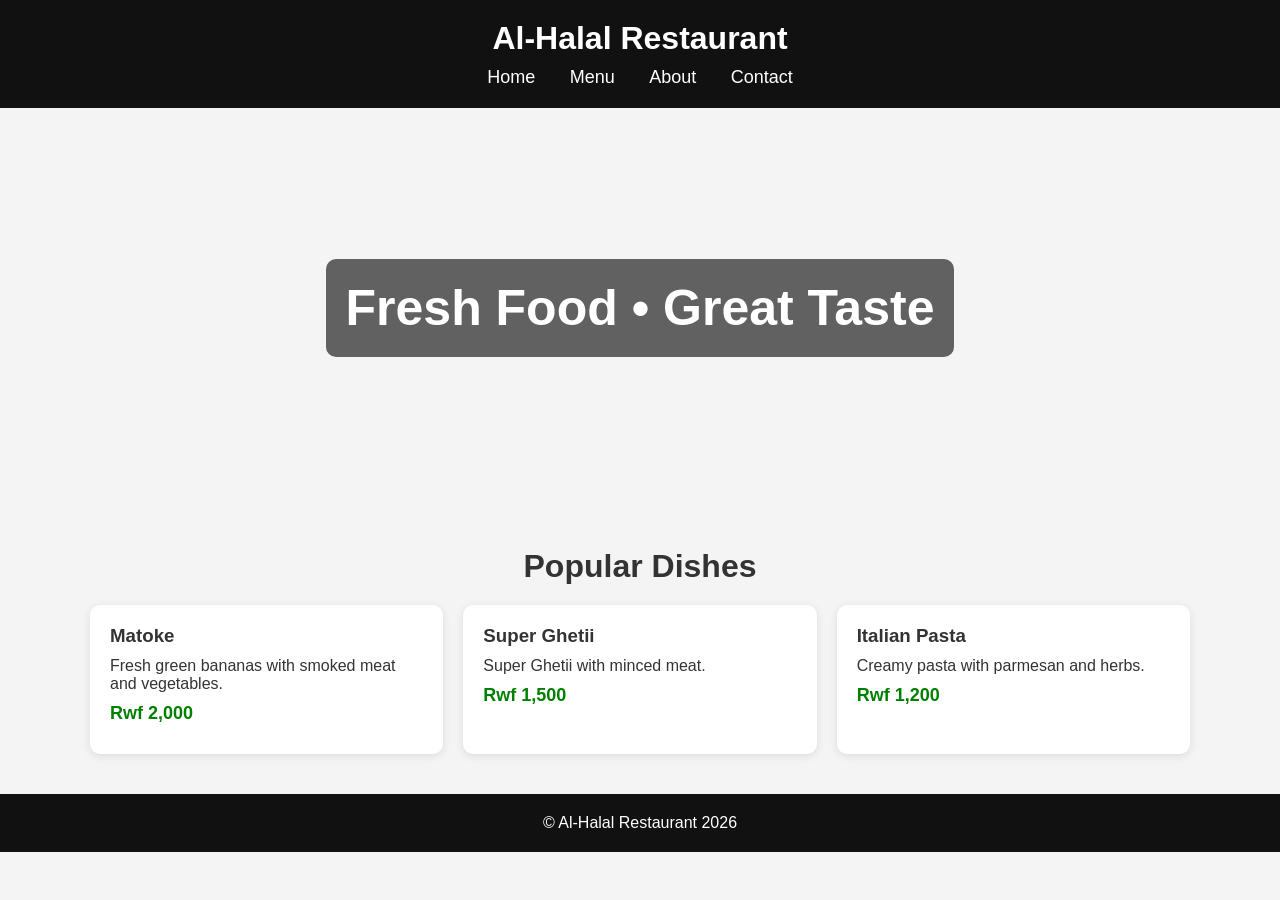
==== pages_html/index.html @ 3862571b "initial commit" ====
<!DOCTYPE html>
<html lang="en">
    
<head>
  <meta charset="UTF-8" />
  <meta name="viewport" content="width=device-width, initial-scale=1.0" />
  <title>Al-Halal Restaurant</title>
  <link rel="stylesheet" href="style.css" /> 

 
</head>

<body>

  <header>
    <h1>Al-Halal Restaurant</h1>

    <nav>
      <a href="#">Home</a>
      <a href="#">Menu</a>
      <a href="#">About</a>
      <a href="#">Contact</a>
    </nav>
  </header>

  <section class="hero">
    <h1>Fresh Food • Great Taste</h1>
  </section>

  <div class="container">

    <h2 class="section-title">Popular Dishes</h2>

    <div class="menu">

      <div class="card">
        <h3>Matoke </h3>
        <p>Fresh green bananas with smoked meat and vegetables.</p>
        <p class="price">Rwf 2,000</p>
      </div>

      <div class="card">
        <h3>Super Ghetii</h3>
        <p> Super Ghetii with minced meat.</p>
        <p class="price">Rwf 1,500</p>
      </div>

      <div class="card">
        <h3>Italian Pasta</h3>
        <p>Creamy pasta with parmesan and herbs.</p>
        <p class="price">Rwf 1,200</p>
      </div>

    </div>

  </div>

  <footer>
    <p>© Al-Halal Restaurant 2026 </p>
  </footer>

</body>
</html>
---- pages_html/style.css ----
/* Reset default spacing */
* {
  margin: 0;
  padding: 0;
  box-sizing: border-box;
}

/* Body styling */
body {
  font-family: Arial, sans-serif;
  background-color: #f4f4f4;
  color: #333;
}

/* Header */
header {
  background-color: #111;
  color: white;
  padding: 20px;
  text-align: center;
}

/* Navigation links */
nav {
  margin-top: 10px;
}

nav a {
  color: white;
  text-decoration: none;
  margin: 0 15px;
  font-size: 18px;
}

nav a:hover {
  color: orange;
}

/* Hero section */
.hero {
  height: 400px;
  background-image: url("https://images.unsplash.com/photo-1517248135467-4c7edcad34c4");
  background-size: cover;
  background-position: center;

  display: flex;
  justify-content: center;
  align-items: center;
  text-align: center;
}

.hero h1 {
  font-size: 50px;
  color: white;
  background: rgba(0, 0, 0, 0.6);
  padding: 20px;
  border-radius: 10px;
}

/* Main container */
.container {
  width: 90%;
  max-width: 1100px;
  margin: 40px auto;
}

/* Section titles */
.section-title {
  text-align: center;
  margin-bottom: 20px;
  font-size: 32px;
}

/* Menu grid */
.menu {
  display: grid;
  grid-template-columns: repeat(auto-fit, minmax(250px, 1fr));
  gap: 20px;
}

/* Food cards */
.card {
  background: white;
  padding: 20px;
  border-radius: 10px;

  box-shadow: 0px 2px 8px rgba(0, 0, 0, 0.1);

  transition: transform 0.3s ease;
}

.card:hover {
  transform: translateY(-5px);
}

.card h3 {
  margin-bottom: 10px;
}

.card p {
  margin-bottom: 10px;
}

/* Price */
.price {
  color: green;
  font-weight: bold;
  font-size: 18px;
}

/* Footer */
footer {
  background-color: #111;
  color: white;
  text-align: center;
  padding: 20px;
  margin-top: 40px;
}
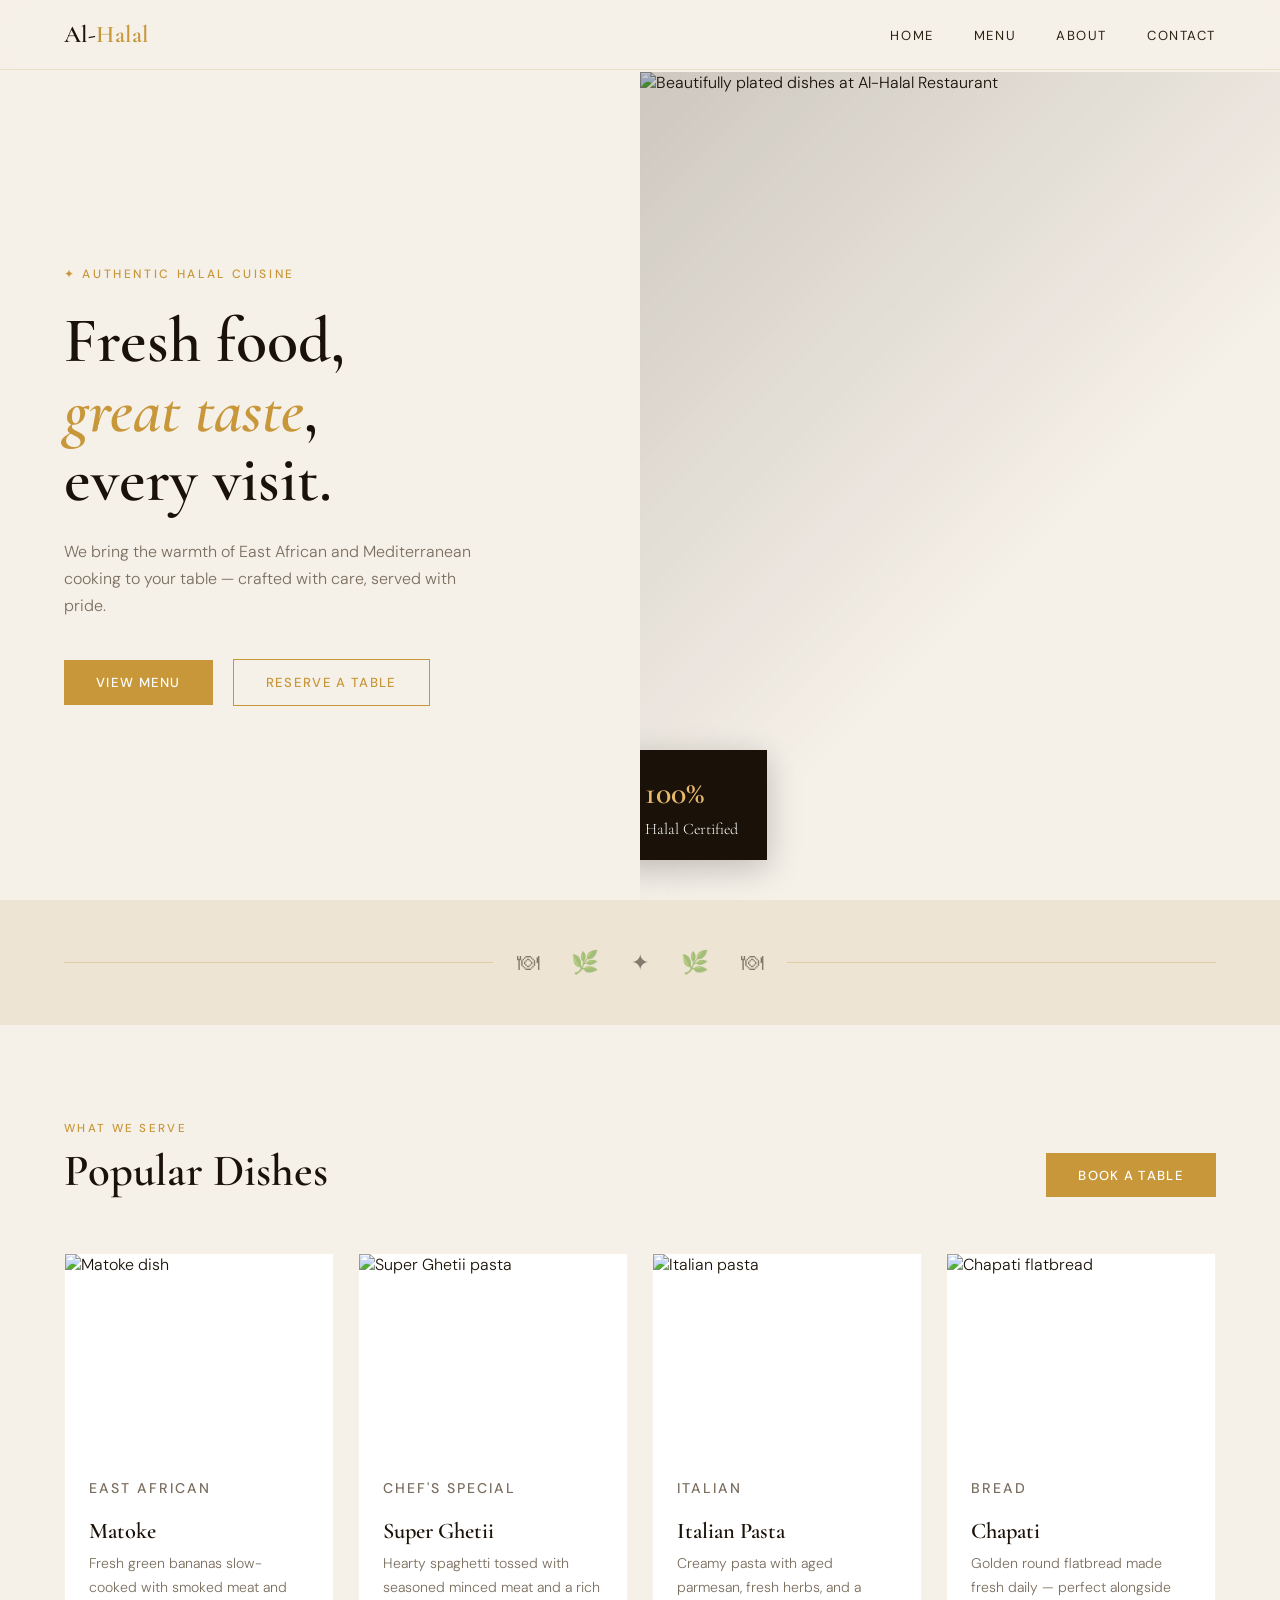
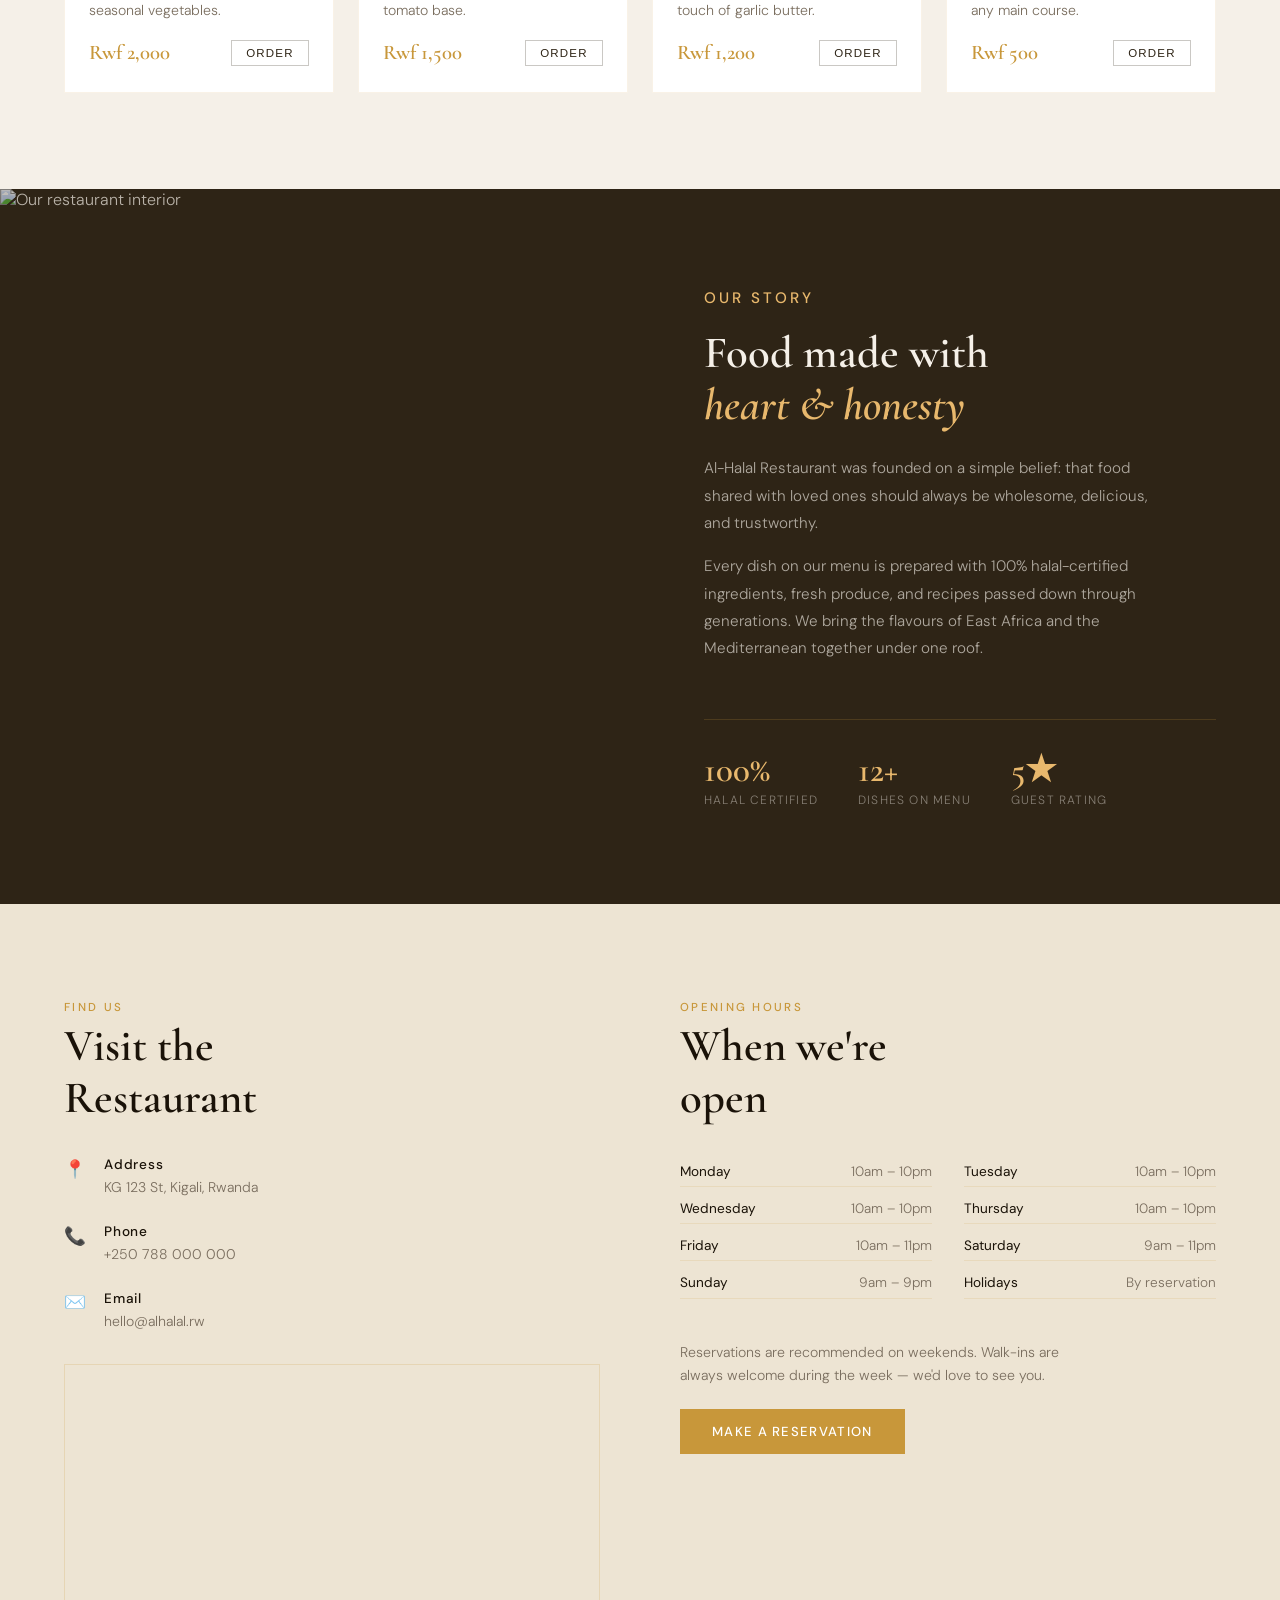
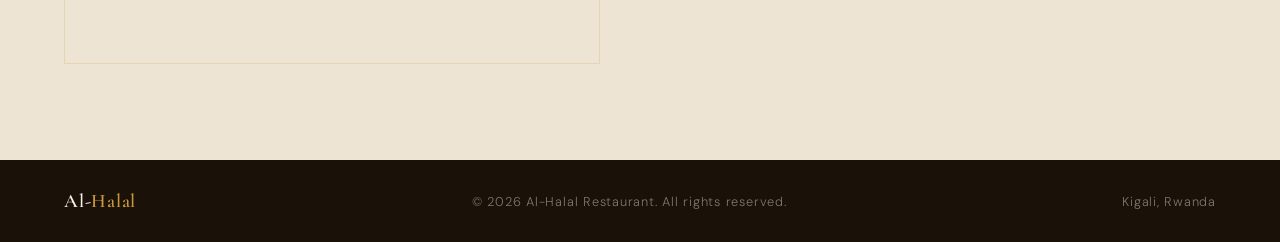
==== commit 708de335: "latetest version  using claude" ====
--- a/pages_html/index.html
+++ b/pages_html/index.html
@@ -1,62 +1,255 @@
 <!DOCTYPE html>
 <html lang="en">
-    
 <head>
   <meta charset="UTF-8" />
   <meta name="viewport" content="width=device-width, initial-scale=1.0" />
+  <meta name="description" content="Al-Halal Restaurant — Fresh food, great taste. Serving authentic halal dishes in the heart of the city." />
   <title>Al-Halal Restaurant</title>
-  <link rel="stylesheet" href="style.css" /> 
-
- 
+  <link rel="preconnect" href="https://fonts.googleapis.com">
+  <link href="https://fonts.googleapis.com/css2?family=Cormorant+Garamond:ital,wght@0,400;0,600;1,400&family=DM+Sans:wght@300;400;500&display=swap" rel="stylesheet">
+  <link rel="stylesheet" href="style.css" />
 </head>
 
 <body>
 
-  <header>
-    <h1>Al-Halal Restaurant</h1>
-
-    <nav>
-      <a href="#">Home</a>
-      <a href="#">Menu</a>
-      <a href="#">About</a>
-      <a href="#">Contact</a>
-    </nav>
-  </header>
-
-  <section class="hero">
-    <h1>Fresh Food • Great Taste</h1>
-  </section>
-
-  <div class="container">
-
-    <h2 class="section-title">Popular Dishes</h2>
-
-    <div class="menu">
-
-      <div class="card">
-        <h3>Matoke </h3>
-        <p>Fresh green bananas with smoked meat and vegetables.</p>
-        <p class="price">Rwf 2,000</p>
-      </div>
-
-      <div class="card">
-        <h3>Super Ghetii</h3>
-        <p> Super Ghetii with minced meat.</p>
-        <p class="price">Rwf 1,500</p>
-      </div>
-
-      <div class="card">
-        <h3>Italian Pasta</h3>
-        <p>Creamy pasta with parmesan and herbs.</p>
-        <p class="price">Rwf 1,200</p>
-      </div>
-
-    </div>
-
+  <!-- NAV -->
+  <nav>
+    <a href="#home" class="nav-logo">Al‑<span>Halal</span></a>
+    <ul class="nav-links">
+      <li><a href="#home">Home</a></li>
+      <li><a href="#menu">Menu</a></li>
+      <li><a href="#about">About</a></li>
+      <li><a href="#contact">Contact</a></li>
+    </ul>
+  </nav>
+
+  <!-- HERO -->
+  <section id="home">
+    <div class="hero-text">
+      <p class="hero-eyebrow">✦ Authentic Halal Cuisine</p>
+      <h1 class="hero-title">
+        Fresh food,<br><em>great taste</em>,<br>every visit.
+      </h1>
+      <p class="hero-sub">
+        We bring the warmth of East African and Mediterranean cooking to your table — crafted with care, served with pride.
+      </p>
+      <div class="hero-ctas">
+        <a href="#menu" class="btn">View Menu</a>
+        <a href="#contact" class="btn btn-outline">Reserve a Table</a>
+      </div>
+    </div>
+
+    <div class="hero-image">
+      <img
+        src="https://images.unsplash.com/photo-1504674900247-0877df9cc836?w=900&q=80"
+        alt="Beautifully plated dishes at Al-Halal Restaurant"
+      />
+      <div class="hero-image-overlay"></div>
+      <div class="hero-badge">
+        <strong>100%</strong>
+        Halal Certified
+      </div>
+    </div>
+  </section>
+
+  <!-- DIVIDER -->
+  <div class="divider">
+    <div class="divider-line"></div>
+    <div class="divider-icons">
+      <span class="divider-icon">🍽</span>
+      <span class="divider-icon">🌿</span>
+      <span class="divider-icon">✦</span>
+      <span class="divider-icon">🌿</span>
+      <span class="divider-icon">🍽</span>
+    </div>
+    <div class="divider-line"></div>
   </div>
 
+  <!-- MENU -->
+  <section id="menu">
+    <div class="section-header">
+      <div>
+        <p class="section-label">What we serve</p>
+        <h2 class="section-title">Popular Dishes</h2>
+      </div>
+      <a href="#contact" class="btn">Book a Table</a>
+    </div>
+
+    <div class="menu-grid">
+
+      <div class="card">
+        <div class="card-img-wrap">
+          <img class="card-img"
+            src="https://images.unsplash.com/photo-1567620905732-2d1ec7ab7445?w=500&q=80"
+            alt="Matoke dish" />
+        </div>
+        <div class="card-body">
+          <p class="card-tag">East African</p>
+          <h3>Matoke</h3>
+          <p>Fresh green bananas slow-cooked with smoked meat and seasonal vegetables.</p>
+          <div class="card-footer">
+            <span class="price">Rwf 2,000</span>
+            <button class="card-btn">Order</button>
+          </div>
+        </div>
+      </div>
+
+      <div class="card">
+        <div class="card-img-wrap">
+          <img class="card-img"
+            src="https://images.unsplash.com/photo-1555949258-eb67b1ef0ceb?w=500&q=80"
+            alt="Super Ghetii pasta" />
+        </div>
+        <div class="card-body">
+          <p class="card-tag">Chef's Special</p>
+          <h3>Super Ghetii</h3>
+          <p>Hearty spaghetti tossed with seasoned minced meat and a rich tomato base.</p>
+          <div class="card-footer">
+            <span class="price">Rwf 1,500</span>
+            <button class="card-btn">Order</button>
+          </div>
+        </div>
+      </div>
+
+      <div class="card">
+        <div class="card-img-wrap">
+          <img class="card-img"
+            src="https://images.unsplash.com/photo-1621996346565-e3dbc646d9a9?w=500&q=80"
+            alt="Italian pasta" />
+        </div>
+        <div class="card-body">
+          <p class="card-tag">Italian</p>
+          <h3>Italian Pasta</h3>
+          <p>Creamy pasta with aged parmesan, fresh herbs, and a touch of garlic butter.</p>
+          <div class="card-footer">
+            <span class="price">Rwf 1,200</span>
+            <button class="card-btn">Order</button>
+          </div>
+        </div>
+      </div>
+
+      <div class="card">
+        <div class="card-img-wrap">
+          <img class="card-img"
+            src="https://images.unsplash.com/photo-1565557623262-b51c2513a641?w=500&q=80"
+            alt="Chapati flatbread" />
+        </div>
+        <div class="card-body">
+          <p class="card-tag">Bread</p>
+          <h3>Chapati</h3>
+          <p>Golden round flatbread made fresh daily — perfect alongside any main course.</p>
+          <div class="card-footer">
+            <span class="price">Rwf 500</span>
+            <button class="card-btn">Order</button>
+          </div>
+        </div>
+      </div>
+
+    </div>
+  </section>
+
+  <!-- ABOUT -->
+  <section id="about">
+    <div class="about-image">
+      <img
+        src="https://images.unsplash.com/photo-1414235077428-338989a2e8c0?w=800&q=80"
+        alt="Our restaurant interior"
+      />
+    </div>
+    <div class="about-text">
+      <p class="section-label">Our story</p>
+      <h2 class="section-title">Food made with<br><em style="font-style:italic;color:var(--gold-light)">heart & honesty</em></h2>
+      <p>
+        Al-Halal Restaurant was founded on a simple belief: that food shared with loved ones should always be wholesome, delicious, and trustworthy.
+      </p>
+      <p>
+        Every dish on our menu is prepared with 100% halal-certified ingredients, fresh produce, and recipes passed down through generations. We bring the flavours of East Africa and the Mediterranean together under one roof.
+      </p>
+      <div class="about-stats">
+        <div>
+          <div class="stat-num">100%</div>
+          <div class="stat-label">Halal Certified</div>
+        </div>
+        <div>
+          <div class="stat-num">12+</div>
+          <div class="stat-label">Dishes on Menu</div>
+        </div>
+        <div>
+          <div class="stat-num">5★</div>
+          <div class="stat-label">Guest Rating</div>
+        </div>
+      </div>
+    </div>
+  </section>
+
+  <!-- CONTACT -->
+  <section id="contact">
+    <div>
+      <p class="section-label">Find us</p>
+      <h2 class="section-title">Visit the<br>Restaurant</h2>
+
+      <div class="contact-details">
+        <div class="contact-row">
+          <div class="contact-icon">📍</div>
+          <div class="contact-info">
+            <strong>Address</strong>
+            <span>KG 123 St, Kigali, Rwanda</span>
+          </div>
+        </div>
+        <div class="contact-row">
+          <div class="contact-icon">📞</div>
+          <div class="contact-info">
+            <strong>Phone</strong>
+            <span>+250 788 000 000</span>
+          </div>
+        </div>
+        <div class="contact-row">
+          <div class="contact-icon">✉️</div>
+          <div class="contact-info">
+            <strong>Email</strong>
+            <span>hello@alhalal.rw</span>
+          </div>
+        </div>
+      </div>
+
+      <div class="map-embed">
+        <iframe
+          src="https://www.openstreetmap.org/export/embed.html?bbox=30.05,−1.97,30.10,−1.93&layer=mapnik"
+          title="Restaurant location map"
+          loading="lazy"
+        ></iframe>
+      </div>
+    </div>
+
+    <div>
+      <p class="section-label">Opening hours</p>
+      <h2 class="section-title">When we're<br>open</h2>
+
+      <div class="hours-grid">
+        <div class="hour-row"><span>Monday</span><span>10am – 10pm</span></div>
+        <div class="hour-row"><span>Tuesday</span><span>10am – 10pm</span></div>
+        <div class="hour-row"><span>Wednesday</span><span>10am – 10pm</span></div>
+        <div class="hour-row"><span>Thursday</span><span>10am – 10pm</span></div>
+        <div class="hour-row"><span>Friday</span><span>10am – 11pm</span></div>
+        <div class="hour-row"><span>Saturday</span><span>9am – 11pm</span></div>
+        <div class="hour-row"><span>Sunday</span><span>9am – 9pm</span></div>
+        <div class="hour-row"><span>Holidays</span><span>By reservation</span></div>
+      </div>
+
+      <br><br>
+      <p style="font-size:0.88rem;color:var(--muted);line-height:1.7;max-width:42ch;">
+        Reservations are recommended on weekends. Walk-ins are always welcome during the week — we'd love to see you.
+      </p>
+      <br>
+      <a href="mailto:hello@alhalal.rw" class="btn">Make a Reservation</a>
+    </div>
+  </section>
+
+  <!-- FOOTER -->
   <footer>
-    <p>© Al-Halal Restaurant 2026 </p>
+    <span class="footer-logo">Al‑<span>Halal</span></span>
+    <span>© 2026 Al-Halal Restaurant. All rights reserved.</span>
+    <span>Kigali, Rwanda</span>
   </footer>
 
 </body>
--- a/pages_html/style.css
+++ b/pages_html/style.css
@@ -1,118 +1,538 @@
-/* Reset default spacing */
-* {
-  margin: 0;
-  padding: 0;
-  box-sizing: border-box;
-}
-
-/* Body styling */
+*, *::before, *::after { box-sizing: border-box; margin: 0; padding: 0; }
+
+:root {
+  --cream:   #F5F0E8;
+  --warm:    #EDE4D3;
+  --gold:    #C8973A;
+  --gold-light: #E8B86D;
+  --dark:    #1A1208;
+  --charcoal:#2E2416;
+  --muted:   #7A6E5F;
+  --serif:   'Cormorant Garamond', Georgia, serif;
+  --sans:    'DM Sans', sans-serif;
+}
+
+html { scroll-behavior: smooth; }
+
 body {
-  font-family: Arial, sans-serif;
-  background-color: #f4f4f4;
-  color: #333;
-}
-
-/* Header */
-header {
-  background-color: #111;
-  color: white;
-  padding: 20px;
-  text-align: center;
-}
-
-/* Navigation links */
+  background: var(--cream);
+  color: var(--dark);
+  font-family: var(--sans);
+  font-weight: 300;
+  overflow-x: hidden;
+}
+
+/* ── NAV ── */
 nav {
-  margin-top: 10px;
-}
-
-nav a {
-  color: white;
+  position: fixed;
+  top: 0; left: 0; right: 0;
+  z-index: 100;
+  display: flex;
+  align-items: center;
+  justify-content: space-between;
+  padding: 1.25rem 4rem;
+  background: rgba(245,240,232,0.88);
+  backdrop-filter: blur(12px);
+  border-bottom: 1px solid rgba(200,151,58,0.18);
+  transition: padding 0.3s;
+}
+
+.nav-logo {
+  font-family: var(--serif);
+  font-size: 1.5rem;
+  font-weight: 600;
+  letter-spacing: 0.02em;
+  color: var(--dark);
   text-decoration: none;
-  margin: 0 15px;
-  font-size: 18px;
-}
-
-nav a:hover {
-  color: orange;
-}
-
-/* Hero section */
-.hero {
-  height: 400px;
-  background-image: url("https://images.unsplash.com/photo-1517248135467-4c7edcad34c4");
-  background-size: cover;
-  background-position: center;
-
-  display: flex;
+}
+
+.nav-logo span { color: var(--gold); }
+
+.nav-links {
+  display: flex;
+  gap: 2.5rem;
+  list-style: none;
+}
+
+.nav-links a {
+  text-decoration: none;
+  font-size: 0.82rem;
+  font-weight: 400;
+  letter-spacing: 0.12em;
+  text-transform: uppercase;
+  color: var(--charcoal);
+  position: relative;
+  padding-bottom: 2px;
+  transition: color 0.2s;
+}
+
+.nav-links a::after {
+  content: '';
+  position: absolute;
+  bottom: 0; left: 0;
+  width: 0; height: 1px;
+  background: var(--gold);
+  transition: width 0.3s;
+}
+
+.nav-links a:hover { color: var(--gold); }
+.nav-links a:hover::after { width: 100%; }
+
+/* ── HERO ── */
+#home {
+  min-height: 100vh;
+  display: grid;
+  grid-template-columns: 1fr 1fr;
+  padding-top: 72px;
+}
+
+.hero-text {
+  display: flex;
+  flex-direction: column;
   justify-content: center;
+  padding: 6rem 4rem 6rem 4rem;
+  animation: fadeUp 0.9s ease both;
+}
+
+.hero-eyebrow {
+  font-size: 0.75rem;
+  letter-spacing: 0.22em;
+  text-transform: uppercase;
+  color: var(--gold);
+  margin-bottom: 1.5rem;
+  font-weight: 500;
+}
+
+.hero-title {
+  font-family: var(--serif);
+  font-size: clamp(3rem, 5vw, 5rem);
+  line-height: 1.08;
+  font-weight: 600;
+  margin-bottom: 1.5rem;
+}
+
+.hero-title em {
+  font-style: italic;
+  color: var(--gold);
+}
+
+.hero-sub {
+  font-size: 1rem;
+  color: var(--muted);
+  line-height: 1.7;
+  max-width: 38ch;
+  margin-bottom: 2.5rem;
+}
+
+.btn {
+  display: inline-flex;
   align-items: center;
-  text-align: center;
-}
-
-.hero h1 {
-  font-size: 50px;
-  color: white;
-  background: rgba(0, 0, 0, 0.6);
-  padding: 20px;
-  border-radius: 10px;
-}
-
-/* Main container */
-.container {
-  width: 90%;
-  max-width: 1100px;
-  margin: 40px auto;
-}
-
-/* Section titles */
+  gap: 0.6rem;
+  padding: 0.85rem 2rem;
+  background: var(--gold);
+  color: #fff;
+  font-family: var(--sans);
+  font-size: 0.82rem;
+  font-weight: 500;
+  letter-spacing: 0.1em;
+  text-transform: uppercase;
+  text-decoration: none;
+  border: none;
+  cursor: pointer;
+  transition: background 0.25s, transform 0.2s;
+}
+
+.btn:hover { background: var(--charcoal); transform: translateY(-2px); }
+
+.btn-outline {
+  background: transparent;
+  border: 1px solid var(--gold);
+  color: var(--gold);
+  margin-left: 1rem;
+}
+
+.btn-outline:hover { background: var(--gold); color: #fff; }
+
+.hero-image {
+  position: relative;
+  overflow: hidden;
+  animation: fadeIn 1.2s ease both 0.2s;
+}
+
+.hero-image img {
+  width: 100%;
+  height: 100%;
+  object-fit: cover;
+  filter: brightness(0.92) saturate(1.1);
+}
+
+.hero-image-overlay {
+  position: absolute;
+  inset: 0;
+  background: linear-gradient(135deg, rgba(26,18,8,0.18) 0%, transparent 60%);
+}
+
+.hero-badge {
+  position: absolute;
+  bottom: 2.5rem;
+  left: -1.5rem;
+  background: var(--dark);
+  color: #fff;
+  padding: 1.2rem 1.8rem;
+  font-family: var(--serif);
+  font-size: 1rem;
+  line-height: 1.5;
+  box-shadow: 0 8px 32px rgba(0,0,0,0.22);
+}
+
+.hero-badge strong {
+  display: block;
+  font-size: 2rem;
+  color: var(--gold-light);
+  font-weight: 600;
+}
+
+/* ── DIVIDER ── */
+.divider {
+  display: flex;
+  align-items: center;
+  gap: 1.5rem;
+  padding: 3rem 4rem;
+  background: var(--warm);
+  overflow: hidden;
+}
+
+.divider-line { flex: 1; height: 1px; background: var(--gold); opacity: 0.3; }
+
+.divider-icons { display: flex; gap: 2rem; }
+
+.divider-icon {
+  font-size: 1.4rem;
+  opacity: 0.5;
+}
+
+/* ── MENU ── */
+#menu {
+  padding: 6rem 4rem;
+}
+
+.section-header {
+  display: flex;
+  align-items: flex-end;
+  justify-content: space-between;
+  margin-bottom: 3.5rem;
+}
+
+.section-label {
+  font-size: 0.72rem;
+  letter-spacing: 0.2em;
+  text-transform: uppercase;
+  color: var(--gold);
+  font-weight: 500;
+  margin-bottom: 0.6rem;
+}
+
 .section-title {
-  text-align: center;
-  margin-bottom: 20px;
-  font-size: 32px;
-}
-
-/* Menu grid */
-.menu {
+  font-family: var(--serif);
+  font-size: clamp(2rem, 3.5vw, 3rem);
+  font-weight: 600;
+  line-height: 1.15;
+}
+
+.menu-grid {
   display: grid;
-  grid-template-columns: repeat(auto-fit, minmax(250px, 1fr));
-  gap: 20px;
-}
-
-/* Food cards */
+  grid-template-columns: repeat(auto-fill, minmax(260px, 1fr));
+  gap: 1.5rem;
+}
+
 .card {
-  background: white;
-  padding: 20px;
-  border-radius: 10px;
-
-  box-shadow: 0px 2px 8px rgba(0, 0, 0, 0.1);
-
-  transition: transform 0.3s ease;
+  background: #fff;
+  border: 1px solid rgba(200,151,58,0.12);
+  overflow: hidden;
+  transition: transform 0.3s, box-shadow 0.3s;
+  position: relative;
+  animation: fadeUp 0.7s ease both;
 }
 
 .card:hover {
-  transform: translateY(-5px);
+  transform: translateY(-6px);
+  box-shadow: 0 16px 40px rgba(26,18,8,0.12);
+}
+
+.card:nth-child(2) { animation-delay: 0.1s; }
+.card:nth-child(3) { animation-delay: 0.2s; }
+.card:nth-child(4) { animation-delay: 0.3s; }
+
+.card-img {
+  width: 100%;
+  height: 200px;
+  object-fit: cover;
+  display: block;
+  filter: saturate(1.05);
+  transition: transform 0.4s;
+}
+
+.card:hover .card-img { transform: scale(1.04); }
+
+.card-img-wrap { overflow: hidden; }
+
+.card-body { padding: 1.4rem 1.5rem 1.6rem; }
+
+.card-tag {
+  font-size: 0.68rem;
+  letter-spacing: 0.14em;
+  text-transform: uppercase;
+  color: var(--gold);
+  font-weight: 500;
+  margin-bottom: 0.4rem;
 }
 
 .card h3 {
-  margin-bottom: 10px;
+  font-family: var(--serif);
+  font-size: 1.4rem;
+  font-weight: 600;
+  margin-bottom: 0.5rem;
 }
 
 .card p {
-  margin-bottom: 10px;
-}
-
-/* Price */
+  font-size: 0.88rem;
+  color: var(--muted);
+  line-height: 1.65;
+  margin-bottom: 1.1rem;
+}
+
+.card-footer {
+  display: flex;
+  align-items: center;
+  justify-content: space-between;
+}
+
 .price {
-  color: green;
-  font-weight: bold;
-  font-size: 18px;
-}
-
-/* Footer */
+  font-family: var(--serif);
+  font-size: 1.3rem;
+  font-weight: 600;
+  color: var(--gold);
+}
+
+.card-btn {
+  font-size: 0.72rem;
+  letter-spacing: 0.1em;
+  text-transform: uppercase;
+  font-weight: 500;
+  color: var(--charcoal);
+  border: 1px solid rgba(46,36,22,0.25);
+  padding: 0.4rem 0.9rem;
+  cursor: pointer;
+  background: transparent;
+  transition: all 0.2s;
+}
+
+.card-btn:hover {
+  background: var(--dark);
+  color: #fff;
+  border-color: var(--dark);
+}
+
+/* ── ABOUT ── */
+#about {
+  background: var(--charcoal);
+  color: var(--cream);
+  display: grid;
+  grid-template-columns: 1fr 1fr;
+}
+
+.about-image {
+  position: relative;
+  min-height: 480px;
+  overflow: hidden;
+}
+
+.about-image img {
+  width: 100%;
+  height: 100%;
+  object-fit: cover;
+  opacity: 0.7;
+}
+
+.about-text {
+  padding: 6rem 4rem;
+  display: flex;
+  flex-direction: column;
+  justify-content: center;
+}
+
+.about-text .section-label { color: var(--gold-light); }
+
+.about-text .section-title { color: var(--cream); margin-bottom: 1.5rem; }
+
+.about-text p {
+  font-size: 0.95rem;
+  line-height: 1.8;
+  color: rgba(245,240,232,0.65);
+  margin-bottom: 1rem;
+  max-width: 46ch;
+}
+
+.about-stats {
+  display: flex;
+  gap: 2.5rem;
+  margin-top: 2.5rem;
+  padding-top: 2rem;
+  border-top: 1px solid rgba(200,151,58,0.2);
+}
+
+.stat-num {
+  font-family: var(--serif);
+  font-size: 2.2rem;
+  font-weight: 600;
+  color: var(--gold-light);
+  line-height: 1;
+}
+
+.stat-label {
+  font-size: 0.75rem;
+  letter-spacing: 0.1em;
+  text-transform: uppercase;
+  color: rgba(245,240,232,0.45);
+  margin-top: 0.3rem;
+}
+
+/* ── CONTACT ── */
+#contact {
+  padding: 6rem 4rem;
+  display: grid;
+  grid-template-columns: 1fr 1fr;
+  gap: 5rem;
+  background: var(--warm);
+}
+
+#contact .section-label { margin-bottom: 0.4rem; }
+#contact .section-title { margin-bottom: 1.5rem; }
+
+.contact-details { margin-top: 2rem; }
+
+.contact-row {
+  display: flex;
+  gap: 1rem;
+  align-items: flex-start;
+  margin-bottom: 1.5rem;
+}
+
+.contact-icon {
+  font-size: 1.1rem;
+  margin-top: 0.1rem;
+  color: var(--gold);
+  flex-shrink: 0;
+  width: 1.5rem;
+}
+
+.contact-info strong {
+  display: block;
+  font-weight: 500;
+  font-size: 0.85rem;
+  letter-spacing: 0.06em;
+  margin-bottom: 0.2rem;
+}
+
+.contact-info span {
+  font-size: 0.88rem;
+  color: var(--muted);
+  line-height: 1.6;
+}
+
+.map-embed {
+  border-radius: 0;
+  overflow: hidden;
+  height: 300px;
+  margin-top: 2rem;
+  border: 1px solid rgba(200,151,58,0.2);
+}
+
+.map-embed iframe {
+  width: 100%;
+  height: 100%;
+  border: none;
+  filter: saturate(0.7) contrast(1.05);
+}
+
+.hours-grid {
+  display: grid;
+  grid-template-columns: 1fr 1fr;
+  gap: 0.4rem 2rem;
+  margin-top: 2rem;
+}
+
+.hour-row {
+  display: flex;
+  justify-content: space-between;
+  font-size: 0.85rem;
+  padding: 0.4rem 0;
+  border-bottom: 1px solid rgba(200,151,58,0.15);
+  color: var(--muted);
+}
+
+.hour-row span:first-child { font-weight: 400; color: var(--dark); }
+
+/* ── FOOTER ── */
 footer {
-  background-color: #111;
-  color: white;
-  text-align: center;
-  padding: 20px;
-  margin-top: 40px;
+  background: var(--dark);
+  color: rgba(245,240,232,0.45);
+  display: flex;
+  align-items: center;
+  justify-content: space-between;
+  padding: 1.8rem 4rem;
+  font-size: 0.8rem;
+  letter-spacing: 0.06em;
+}
+
+footer .footer-logo {
+  font-family: var(--serif);
+  font-size: 1.2rem;
+  color: var(--cream);
+  font-weight: 600;
+}
+
+footer .footer-logo span { color: var(--gold); }
+
+/* ── ANIMATIONS ── */
+@keyframes fadeUp {
+  from { opacity: 0; transform: translateY(28px); }
+  to   { opacity: 1; transform: translateY(0); }
+}
+
+@keyframes fadeIn {
+  from { opacity: 0; }
+  to   { opacity: 1; }
+}
+
+/* ── RESPONSIVE ── */
+@media (max-width: 900px) {
+  nav { padding: 1rem 1.5rem; }
+  .nav-links { gap: 1.5rem; }
+
+  #home { grid-template-columns: 1fr; min-height: auto; }
+  .hero-text { padding: 5rem 1.5rem 3rem; }
+  .hero-image { height: 320px; }
+  .hero-badge { left: 1rem; bottom: 1rem; }
+
+  #menu { padding: 4rem 1.5rem; }
+  .section-header { flex-direction: column; align-items: flex-start; gap: 1rem; }
+
+  #about { grid-template-columns: 1fr; }
+  .about-image { min-height: 260px; }
+  .about-text { padding: 3rem 1.5rem; }
+
+  #contact { grid-template-columns: 1fr; padding: 4rem 1.5rem; gap: 2.5rem; }
+
+  .divider { padding: 2rem 1.5rem; }
+
+  footer { flex-direction: column; gap: 0.6rem; text-align: center; padding: 1.5rem; }
+}
+
+@media (max-width: 540px) {
+  .nav-links { display: none; }
+  .hero-title { font-size: 2.6rem; }
+  .btn-outline { margin-left: 0; margin-top: 0.8rem; }
+  .hero-ctas { display: flex; flex-direction: column; align-items: flex-start; }
+  .about-stats { flex-direction: column; gap: 1.2rem; }
 }
